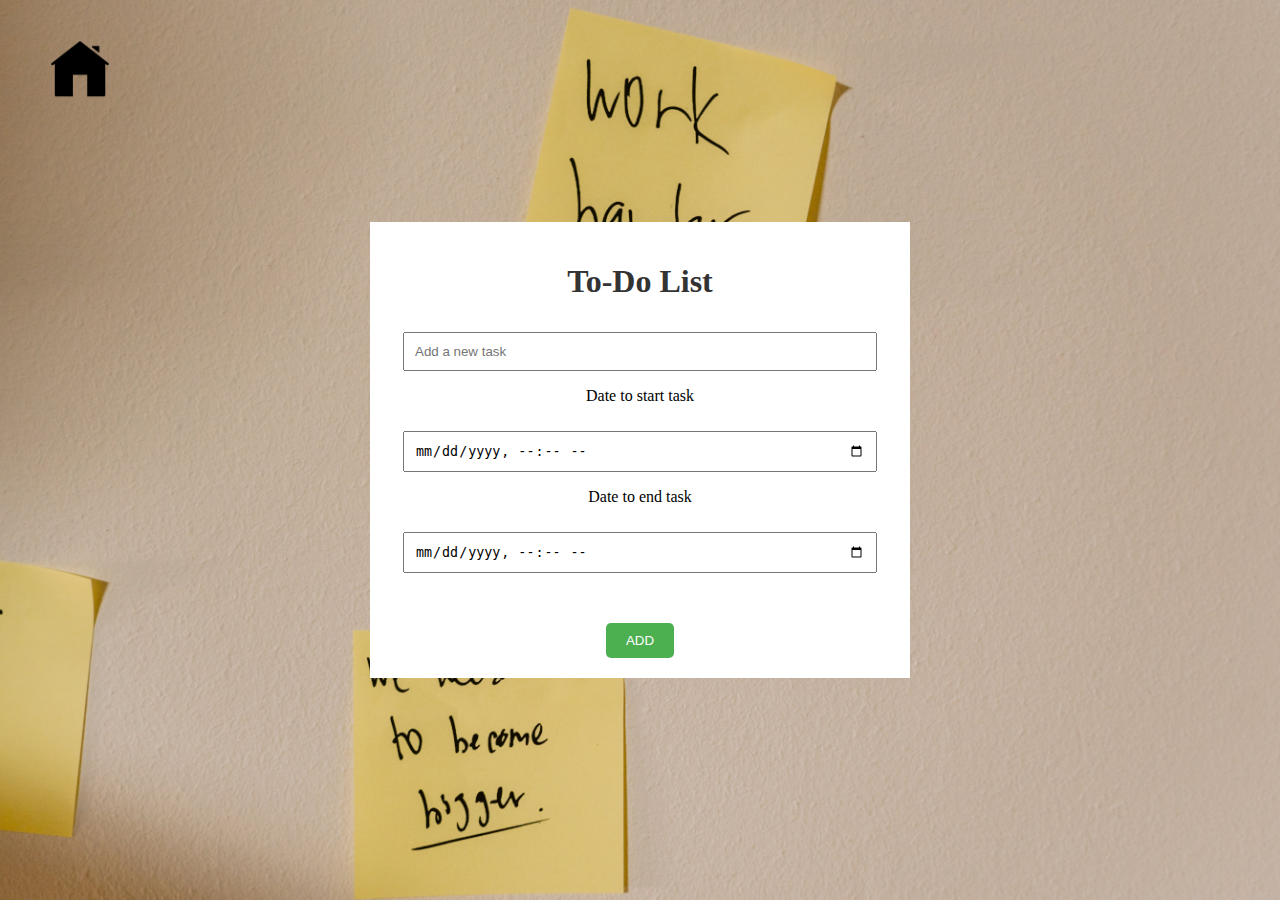
==== frontend/createList.html @ d5554d89 "we" ====
<!DOCTYPE html>
<html lang="en">
<head>
    <meta charset="UTF-8">
    <title>Title</title>
    <link rel="stylesheet" href="createList.css">
    <script src="index.js"></script>

</head>
<body>
    <div class="homeDiv">
        <a href="index.html">
            <img src="./asset/icons8-home-ios-16-filled/icons8-home-500.png" alt="home">

        </a>
    </div>
    <div class="add">
        <h1 class="todo">To-Do List</h1>
        <input id="input" type="text" class="taskInput" placeholder="Add a new task">
       <p class="start">Date to start task </p>
        <input id="inputT" type="datetime-local" class="taskInput" placeholder="Add a new task" required>
        <p class="start">Date to end task</p>
        <input id="inputE" type="datetime-local" class="taskInput" placeholder="Add a new task" required>
        <button type="button" class="addBtn" onclick="createTodoList()">ADD</button>

    </div>
    

</body>
</html>
---- frontend/createList.css ----
/*body {*/
/*    background-image: url("./asset/pexels-tima-miroshnichenko-6913186.jpg");*/
/*    background-position: center;*/
/*    background-repeat: no-repeat;*/
/*    background-size: cover;*/
/*    display: flex;*/
/*    justify-content: center;*/
/*    align-items: center;*/
/*    height: 100vh;*/
/*    margin: 0;*/
/*}*/

/*.add {*/
/*    background-color: white;*/
/*    width: 500px;*/
/*    padding: 20px;*/
/*    text-align: center;*/
/*    gap: 50px;*/
/*    margin: 0px;*/
/*}*/

/*.todo {*/
/*    color: #333;*/
/*}*/

/*.taskInput {*/
/*    width: 90%;*/
/*    padding: 10px;*/
/*    margin-top: 10px;*/
/*}*/

/*.addBtn {*/

/*    background-color: #4CAF50;*/
/*    color: white;*/
/*    padding: 10px 20px;*/
/*    border: none;*/
/*    border-radius: 5px;*/
/*    cursor: pointer;*/
/*    margin-top: 50px;*/
/*}*/
/*.homeDiv a {*/
/*    margin: 40px;*/
/*    text-align: center;*/
/*    text-decoration: none;*/
/*    color: white;*/
/*    background-color: rgba(0, 0, 0, 0.5);*/
/*    padding: 10px;*/
/*    border-radius: 8px;*/
/*    transition: background-color 0.3s ease;*/
/*}*/

/*.homeDiv a img {*/
/*    width: 60px;*/
/*    height: auto;*/
/*}*/

body {
    background-image: url("./asset/pexels-tima-miroshnichenko-6913186.jpg");
    background-position: center;
    background-repeat: no-repeat;
    background-size: cover;
    display: flex;
    justify-content: center;
    align-items: center;
    height: 100vh;
    margin: 0;
}

.add {
    background-color: white;
    width: 500px;
    padding: 20px;
    text-align: center;
    gap: 50px;
    margin: 0px;
}

.todo {
    color: #333;
}

.taskInput {
    width: 90%;
    padding: 10px;
    margin-top: 10px;
}

.addBtn {
    background-color: #4CAF50;
    color: white;
    padding: 10px 20px;
    border: none;
    border-radius: 5px;
    cursor: pointer;
    margin-top: 50px;
}

.homeDiv {
    position: fixed;
    top: 0;
    left: 0;
    margin: 40px;
}

.homeDiv a {
    text-align: center;
    text-decoration: none;
    padding: 10px;
    border-radius: 8px;
    transition: background-color 0.3s ease;
}

.homeDiv a img {
    width: 60px;
    height: auto;
}
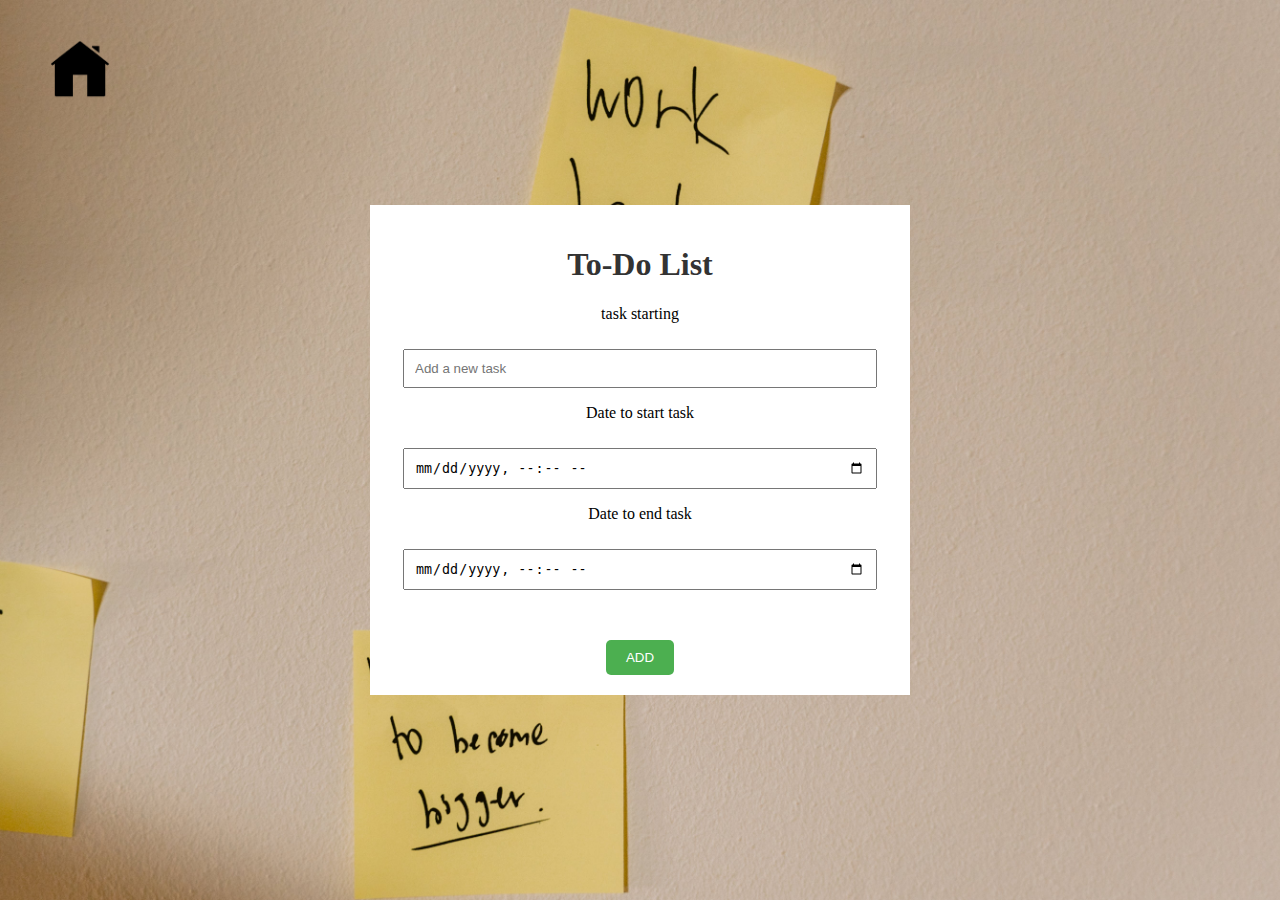
==== commit 09817897: "to" ====
--- a/frontend/createList.html
+++ b/frontend/createList.html
@@ -16,6 +16,9 @@
     </div>
     <div class="add">
         <h1 class="todo">To-Do List</h1>
+        <p class="intro">task starting </p>
+        <ul id="todoList"></ul>
+
         <input id="input" type="text" class="taskInput" placeholder="Add a new task">
        <p class="start">Date to start task </p>
         <input id="inputT" type="datetime-local" class="taskInput" placeholder="Add a new task" required>
@@ -23,8 +26,9 @@
         <input id="inputE" type="datetime-local" class="taskInput" placeholder="Add a new task" required>
         <button type="button" class="addBtn" onclick="createTodoList()">ADD</button>
 
+
     </div>
-    
+
 
 </body>
 </html>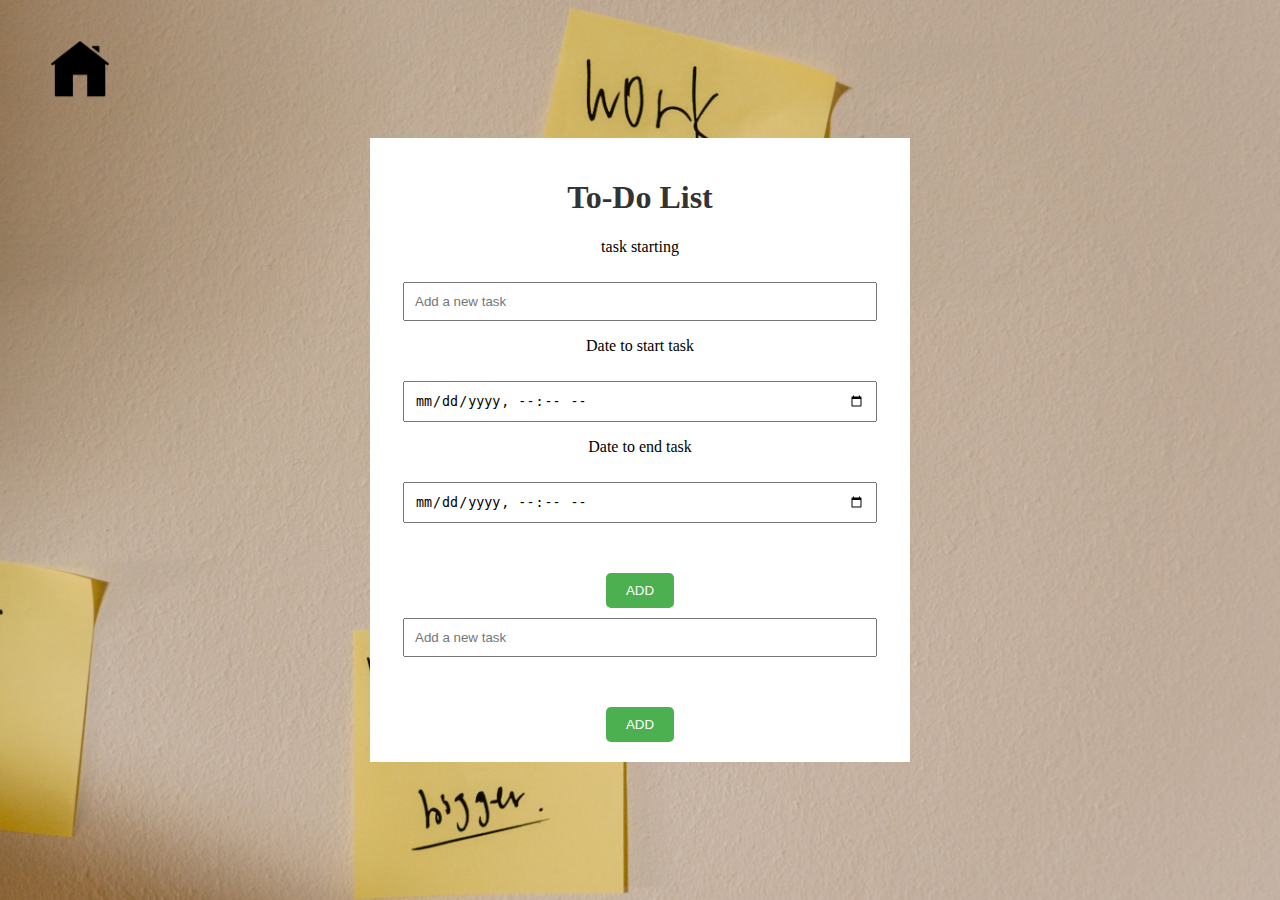
==== commit 11552028: "..." ====
--- a/frontend/createList.html
+++ b/frontend/createList.html
@@ -4,8 +4,7 @@
     <meta charset="UTF-8">
     <title>Title</title>
     <link rel="stylesheet" href="createList.css">
-    <script src="index.js"></script>
-
+    <script src="index.js" defer></script>
 </head>
 <body>
     <div class="homeDiv">
@@ -26,6 +25,8 @@
         <input id="inputE" type="datetime-local" class="taskInput" placeholder="Add a new task" required>
         <button type="button" class="addBtn" onclick="createTodoList()">ADD</button>
 
+        <input type="text" class="taskInput" placeholder="Add a new task">
+        <button class="addBtn" onclick="createNewTask">ADD</button>
 
     </div>
 
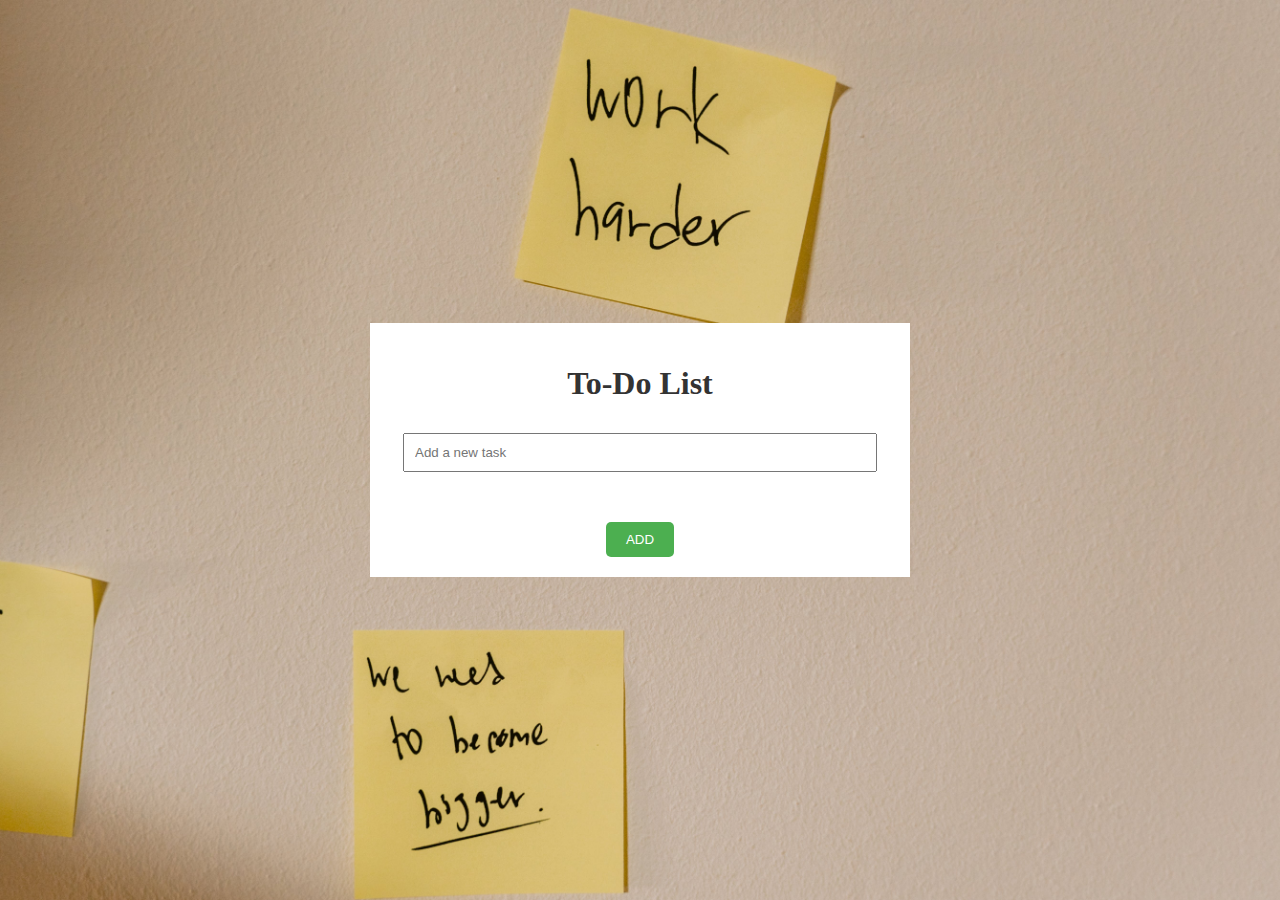
==== commit f6e6116b: "ass" ====
--- a/frontend/createList.html
+++ b/frontend/createList.html
@@ -4,32 +4,15 @@
     <meta charset="UTF-8">
     <title>Title</title>
     <link rel="stylesheet" href="createList.css">
-    <script src="index.js" defer></script>
+    <script src="To-do-list.js" defer></script>
 </head>
 <body>
-    <div class="homeDiv">
-        <a href="index.html">
-            <img src="./asset/icons8-home-ios-16-filled/icons8-home-500.png" alt="home">
-
-        </a>
-    </div>
     <div class="add">
         <h1 class="todo">To-Do List</h1>
-        <p class="intro">task starting </p>
-        <ul id="todoList"></ul>
-
-        <input id="input" type="text" class="taskInput" placeholder="Add a new task">
-       <p class="start">Date to start task </p>
-        <input id="inputT" type="datetime-local" class="taskInput" placeholder="Add a new task" required>
-        <p class="start">Date to end task</p>
-        <input id="inputE" type="datetime-local" class="taskInput" placeholder="Add a new task" required>
-        <button type="button" class="addBtn" onclick="createTodoList()">ADD</button>
-
         <input type="text" class="taskInput" placeholder="Add a new task">
         <button class="addBtn" onclick="createNewTask">ADD</button>
 
     </div>
 
-
 </body>
 </html>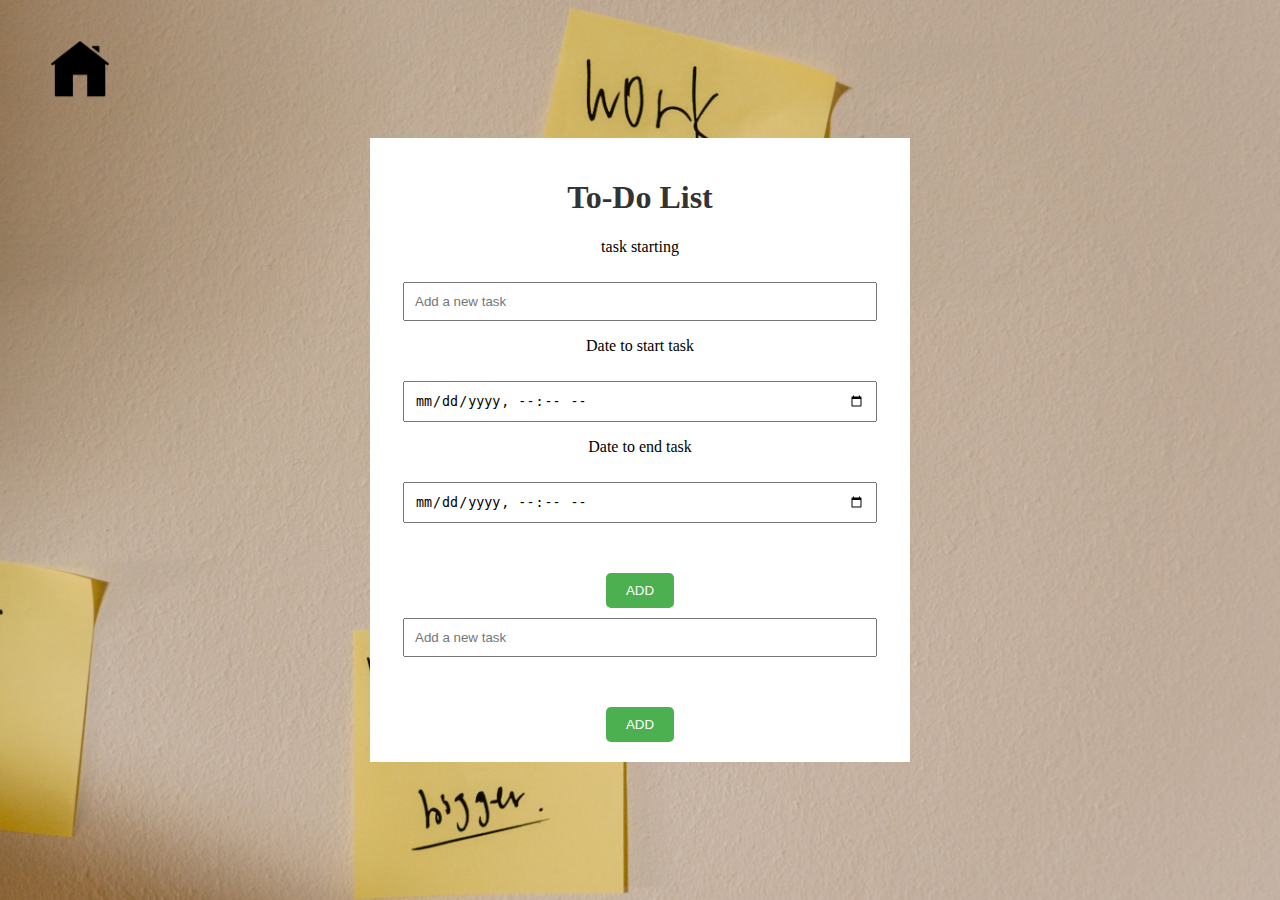
==== commit e41ad553: "Merge branch 'main' into james" ====
--- a/frontend/createList.html
+++ b/frontend/createList.html
@@ -4,15 +4,32 @@
     <meta charset="UTF-8">
     <title>Title</title>
     <link rel="stylesheet" href="createList.css">
-    <script src="To-do-list.js" defer></script>
+    <script src="index.js" defer></script>
 </head>
 <body>
+    <div class="homeDiv">
+        <a href="index.html">
+            <img src="./asset/icons8-home-ios-16-filled/icons8-home-500.png" alt="home">
+
+        </a>
+    </div>
     <div class="add">
         <h1 class="todo">To-Do List</h1>
+        <p class="intro">task starting </p>
+        <ul id="todoList"></ul>
+
+        <input id="input" type="text" class="taskInput" placeholder="Add a new task">
+       <p class="start">Date to start task </p>
+        <input id="inputT" type="datetime-local" class="taskInput" placeholder="Add a new task" required>
+        <p class="start">Date to end task</p>
+        <input id="inputE" type="datetime-local" class="taskInput" placeholder="Add a new task" required>
+        <button type="button" class="addBtn" onclick="createTodoList()">ADD</button>
+
         <input type="text" class="taskInput" placeholder="Add a new task">
         <button class="addBtn" onclick="createNewTask">ADD</button>
 
     </div>
 
+
 </body>
 </html>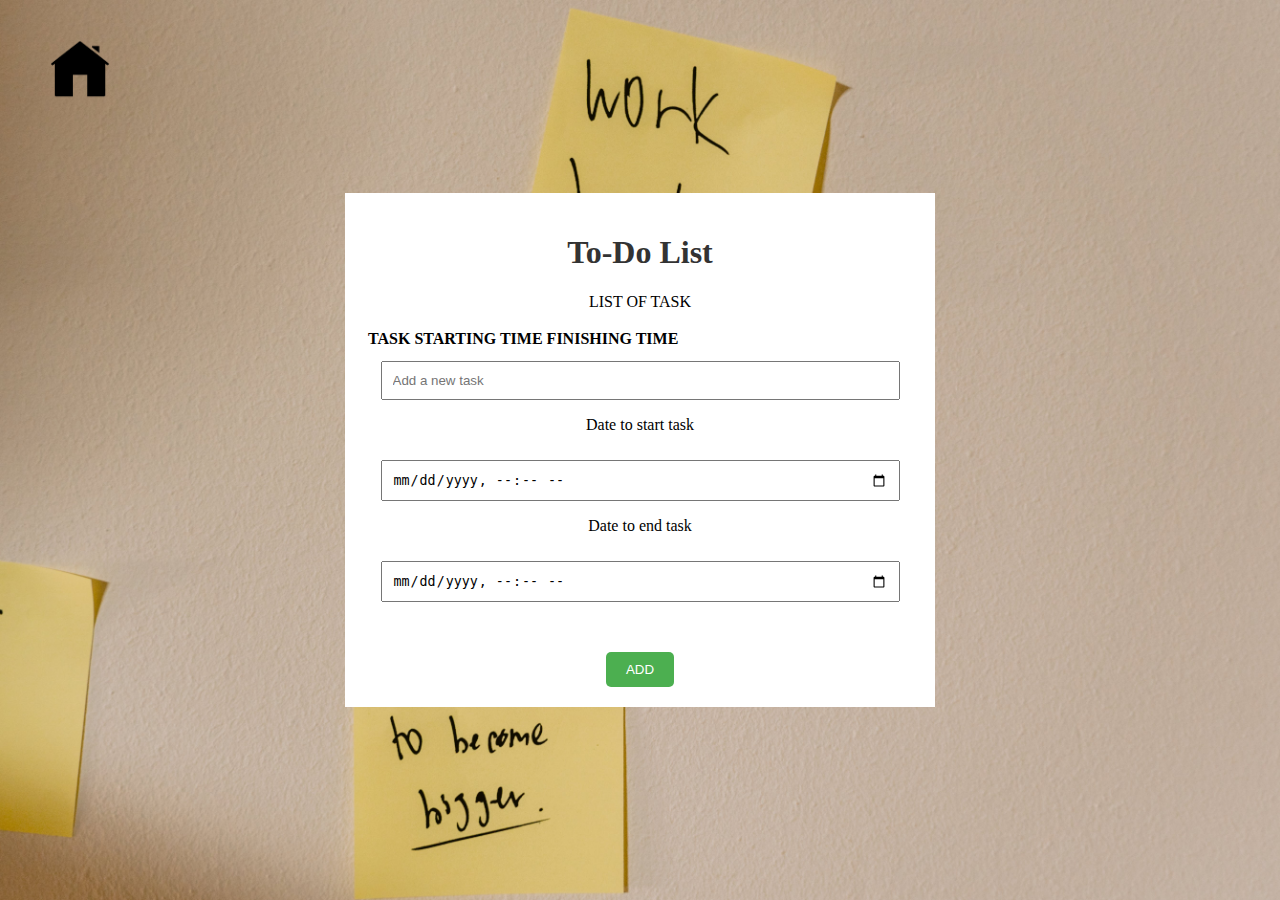
==== commit 3d63585d: "new" ====
--- a/frontend/createList.html
+++ b/frontend/createList.html
@@ -4,32 +4,35 @@
     <meta charset="UTF-8">
     <title>Title</title>
     <link rel="stylesheet" href="createList.css">
-    <script src="index.js" defer></script>
+    <script src="index.js"></script>
 </head>
 <body>
-    <div class="homeDiv">
-        <a href="index.html">
-            <img src="./asset/icons8-home-ios-16-filled/icons8-home-500.png" alt="home">
+<div class="homeDiv">
+    <a href="index.html">
+        <img src="./asset/icons8-home-ios-16-filled/icons8-home-500.png" alt="home">
+    </a>
+</div>
+<div class="add">
+    <h1 class="todo">To-Do List</h1>
+    <p class="intro">LIST OF TASK</p>
+    <table id="todoTable">
+        <thead>
+        <tr>
+            <th>TASK</th>
+            <th>STARTING TIME</th>
+            <th>FINISHING TIME</th>
+        </tr>
+        </thead>
+        <tbody id="todoList"></tbody>
+    </table>
 
-        </a>
-    </div>
-    <div class="add">
-        <h1 class="todo">To-Do List</h1>
-        <p class="intro">task starting </p>
-        <ul id="todoList"></ul>
-
-        <input id="input" type="text" class="taskInput" placeholder="Add a new task">
-       <p class="start">Date to start task </p>
-        <input id="inputT" type="datetime-local" class="taskInput" placeholder="Add a new task" required>
-        <p class="start">Date to end task</p>
-        <input id="inputE" type="datetime-local" class="taskInput" placeholder="Add a new task" required>
-        <button type="button" class="addBtn" onclick="createTodoList()">ADD</button>
-
-        <input type="text" class="taskInput" placeholder="Add a new task">
-        <button class="addBtn" onclick="createNewTask">ADD</button>
-
-    </div>
-
-
+    <label for="input"></label><input id="input" type="text" class="taskInput" placeholder="Add a new task">
+    <p class="start">Date to start task </p>
+    <label for="inputT"></label><input id="inputT" type="datetime-local" class="taskInput" placeholder="Add a new task" required>
+    <p class="start">Date to end task</p>
+    <label for="inputE"></label><input id="inputE" type="datetime-local" class="taskInput" placeholder="Add a new task" required>
+    <button type="button" class="addBtn" onclick="createTodoList()">ADD</button>
+    <div class="errorContainer"></div>
+</div>
 </body>
-</html>+</html>
--- a/frontend/createList.css
+++ b/frontend/createList.css
@@ -1,60 +1,3 @@
-/*body {*/
-/*    background-image: url("./asset/pexels-tima-miroshnichenko-6913186.jpg");*/
-/*    background-position: center;*/
-/*    background-repeat: no-repeat;*/
-/*    background-size: cover;*/
-/*    display: flex;*/
-/*    justify-content: center;*/
-/*    align-items: center;*/
-/*    height: 100vh;*/
-/*    margin: 0;*/
-/*}*/
-
-/*.add {*/
-/*    background-color: white;*/
-/*    width: 500px;*/
-/*    padding: 20px;*/
-/*    text-align: center;*/
-/*    gap: 50px;*/
-/*    margin: 0px;*/
-/*}*/
-
-/*.todo {*/
-/*    color: #333;*/
-/*}*/
-
-/*.taskInput {*/
-/*    width: 90%;*/
-/*    padding: 10px;*/
-/*    margin-top: 10px;*/
-/*}*/
-
-/*.addBtn {*/
-
-/*    background-color: #4CAF50;*/
-/*    color: white;*/
-/*    padding: 10px 20px;*/
-/*    border: none;*/
-/*    border-radius: 5px;*/
-/*    cursor: pointer;*/
-/*    margin-top: 50px;*/
-/*}*/
-/*.homeDiv a {*/
-/*    margin: 40px;*/
-/*    text-align: center;*/
-/*    text-decoration: none;*/
-/*    color: white;*/
-/*    background-color: rgba(0, 0, 0, 0.5);*/
-/*    padding: 10px;*/
-/*    border-radius: 8px;*/
-/*    transition: background-color 0.3s ease;*/
-/*}*/
-
-/*.homeDiv a img {*/
-/*    width: 60px;*/
-/*    height: auto;*/
-/*}*/
-
 body {
     background-image: url("./asset/pexels-tima-miroshnichenko-6913186.jpg");
     background-position: center;
@@ -69,7 +12,7 @@
 
 .add {
     background-color: white;
-    width: 500px;
+    width: 550px;
     padding: 20px;
     text-align: center;
     gap: 50px;
@@ -116,3 +59,6 @@
     height: auto;
 }
 
+#todoTable{
+    display: flex
+}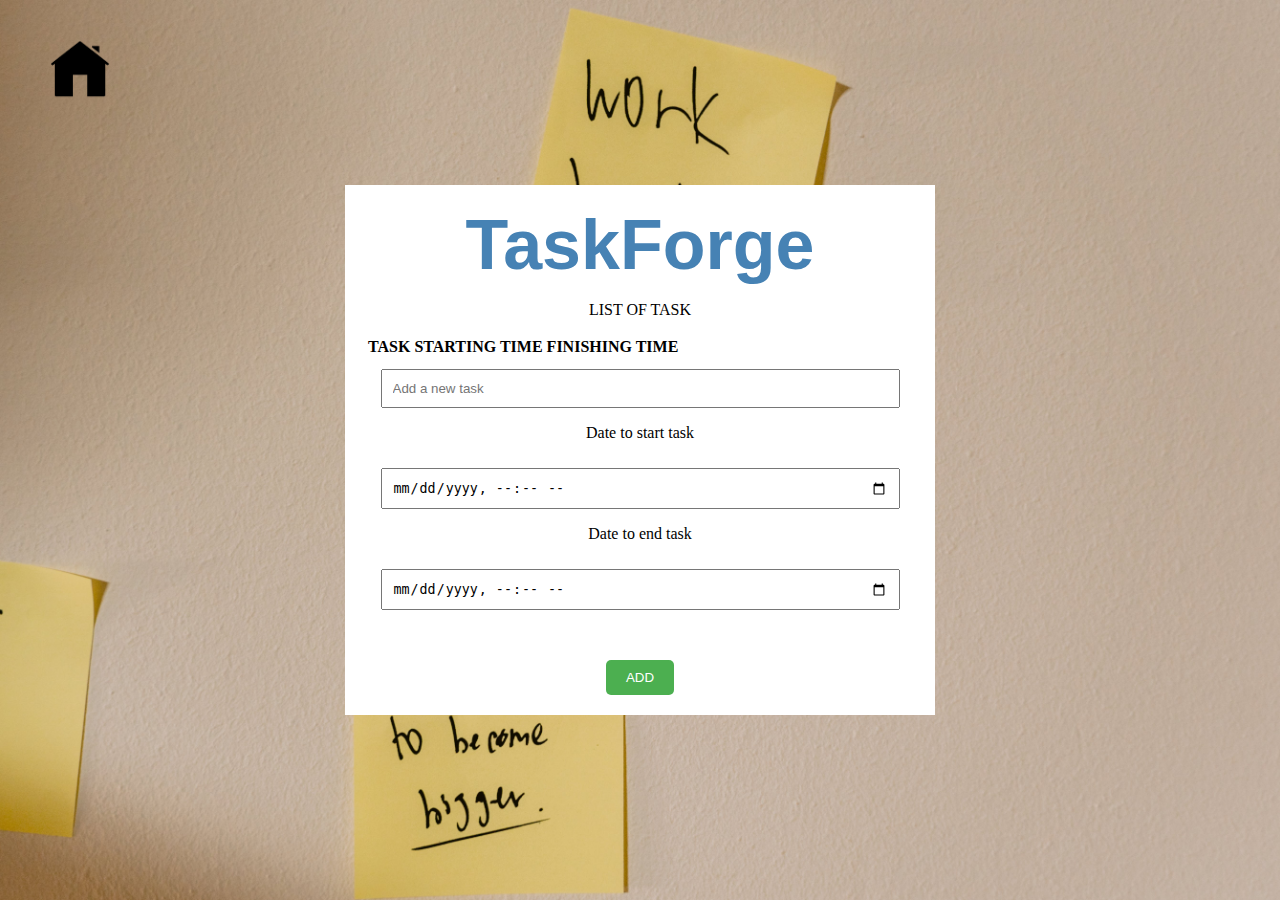
==== commit 2c713345: "new" ====
--- a/frontend/createList.html
+++ b/frontend/createList.html
@@ -13,9 +13,9 @@
     </a>
 </div>
 <div class="add">
-    <h1 class="todo">To-Do List</h1>
+    <h1 class="todo">TaskForge</h1>
     <p class="intro">LIST OF TASK</p>
-    <table id="todoTable">
+    <table id="todoList">
         <thead>
         <tr>
             <th>TASK</th>
@@ -23,7 +23,7 @@
             <th>FINISHING TIME</th>
         </tr>
         </thead>
-        <tbody id="todoList"></tbody>
+        <tbody id="todoListBody"></tbody>
     </table>
 
     <label for="input"></label><input id="input" type="text" class="taskInput" placeholder="Add a new task">
--- a/frontend/createList.css
+++ b/frontend/createList.css
@@ -1,3 +1,4 @@
+@import url('https://fonts.cdnfonts.com/css/isabella');
 body {
     background-image: url("./asset/pexels-tima-miroshnichenko-6913186.jpg");
     background-position: center;
@@ -9,6 +10,8 @@
     height: 100vh;
     margin: 0;
 }
+
+
 
 .add {
     background-color: white;
@@ -61,4 +64,15 @@
 
 #todoTable{
     display: flex
+}
+.todo {
+    font-family: 'Isabella', sans-serif;
+    font-size: 70px;
+    color: steelblue;
+    /*padding-left: 50px;*/
+    gap: 0pc;
+    margin: 0px;
+
+
+
 }